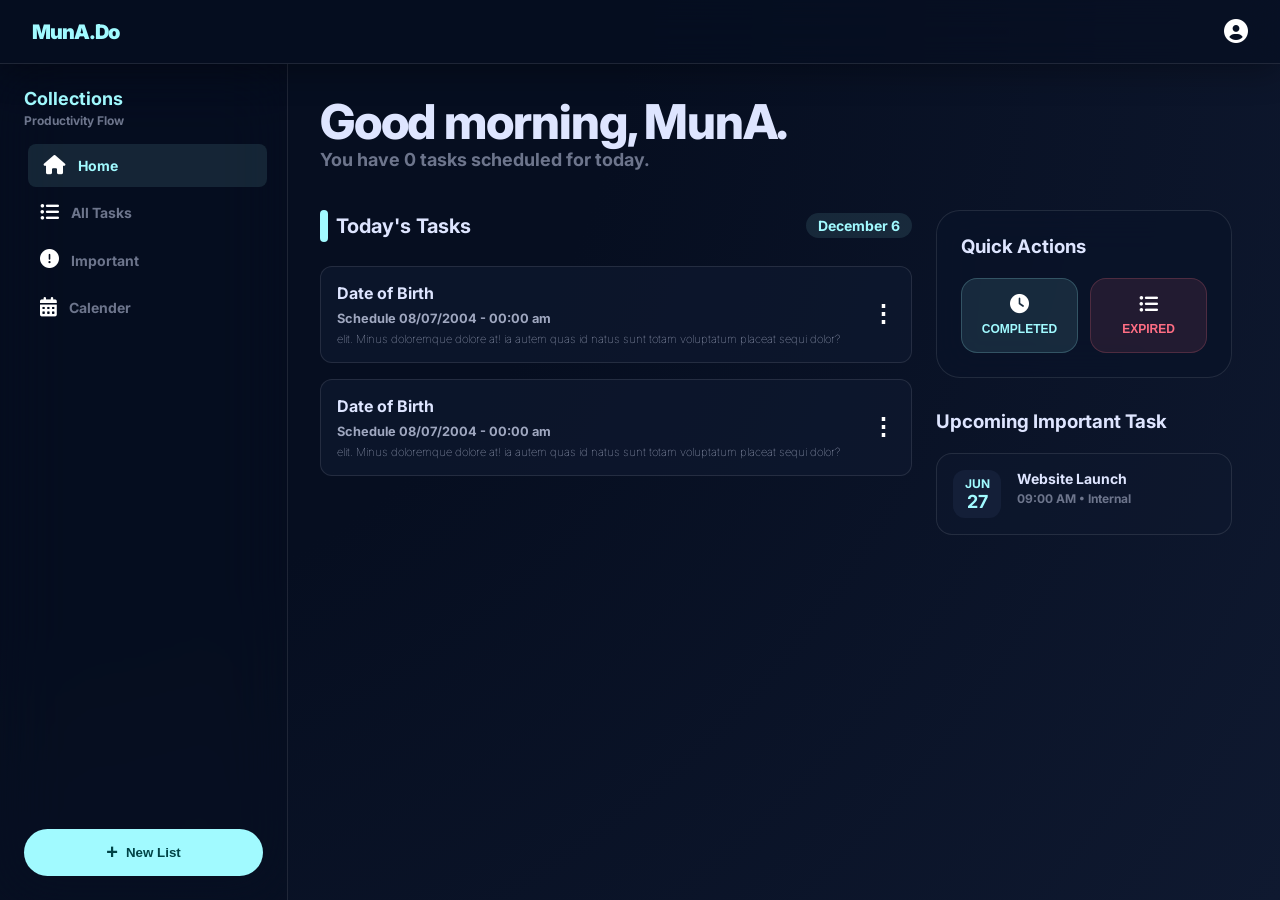
==== index.html @ 0cbd7902 "Todo app" ====
<!doctype html>
<html lang="en">
  <head>
    <meta charset="utf-8" />
    <meta content="width=device-width, initial-scale=1.0" name="viewport" />
    <title>MunA.ToDo</title>
    <link
      href="https://fonts.googleapis.com/css2?family=Manrope:wght@400;700;800&family=Inter:wght@400;500;600&display=swap"
      rel="stylesheet"
    />
    <link
      rel="stylesheet"
      href="https://cdnjs.cloudflare.com/ajax/libs/font-awesome/6.5.1/css/all.min.css"
    />
    <link rel="icon" href="icons/icon.ico">
    <link rel="stylesheet" href="style.css" />
  </head>

  <body>
    <nav class="navbar">
      <span class="logo">MunA.Do</span>
      <div class="navbar-right">
        <i
          class="fa-solid fa-circle-user"
          style="color: rgb(255, 255, 255); font-size: 1.5rem"
        ></i>
      </div>
    </nav>

    <aside class="sidebar">
      <div>
        <h2 class="sidebar-title">Collections</h2>
        <p class="sidebar-subtitle">Productivity Flow</p>
      </div>
      <nav class="sidebar-nav">
        <a class="sidebar-link active" href="index.html"
          ><i class="fa-solid fa-house"></i>Home</a
        >
        <a class="sidebar-link" href="complete.html"
          ><i class="fa-solid fa-list-ul"></i>All Tasks</a
        >
        <a class="sidebar-link" href="#"
          ><i class="fa-regular fa-circle-exclamation"></i>Important</a
        >
        <a class="sidebar-link" href="#"
          ><i class="fa-regular fa-calendar-days"></i>Calender</a
        >
      </nav>
      <div class="sidebar-footer">
        <button class="new-list-btn" id="createBtn">
          <span style="font-size: 20px; font-weight: bold">+</span>
          <span>New List</span>
        </button>
      </div>
    </aside>

    <main>
      <header class="page-header">
        <h1 class="page-title">Good morning, MunA.</h1>
        <p class="page-subtitle">
          You have <span class="taskNo">0</span> tasks scheduled for today.
        </p>
      </header>

      <div class="content-grid">
        <section class="tasks-section">
          <div class="section-header">
            <h3 class="section-title">
              <span class="title-accent"></span>Today's Tasks
            </h3>
            <p class="date-badge"></p>
          </div>
          <div class="tasks-list">
            <div class="task-card">
              <div class="task-left">
                <div>
                  <h4 class="task-name">Date of Birth</h4>
                  <span class="task-time">Schedule 08/07/2004 - 00:00 am</span>
                  <p class="task-decription">
                    elit. Minus doloremque dolore at! ia autem quas id natus
                    sunt totam voluptatum placeat sequi dolor?
                  </p>
                </div>
              </div>
              <button class="task-menu">&#8942;</button>

              <div class="menubtn hidden-menu">
                <button class="edit-action">
                  <i class="fa-solid fa-pen"></i>Edit
                </button>
                <button class="done-action">
                  <i class="fa-regular fa-circle-check"></i>Complete
                </button>
                <button class="delete-action">
                  <i class="fa-regular fa-trash"></i>Delete
                </button>
              </div>
            </div>
            <div class="task-card">
              <div class="task-left">
                <div>
                  <h4 class="task-name">Date of Birth</h4>
                  <span class="task-time">Schedule 08/07/2004 - 00:00 am</span>
                  <p class="task-decription">
                    elit. Minus doloremque dolore at! ia autem quas id natus
                    sunt totam voluptatum placeat sequi dolor?
                  </p>
                </div>
              </div>
              <button class="task-menu">&#8942;</button>

              <div class="menubtn hidden-menu">
                <button class="edit-action">
                  <i class="fa-solid fa-pen"></i>Edit
                </button>
                <button class="done-action">
                  <i class="fa-regular fa-circle-check"></i>Complete
                </button>
                <button class="delete-action">
                  <i class="fa-regular fa-trash"></i>Delete
                </button>
              </div>
            </div>
          </div>
        </section>

        <aside class="aside-panel">
          <div class="glass-panel">
            <h3 class="panel-title">Quick Actions</h3>
            <div class="quick-grid">
              <button class="quick-btn focus-btn">
                <i class="fa-regular fa-clock"></i>
                <span class="label">Completed</span>
              </button>
              <button class="quick-btn stats-btn">
                <i class="fa-solid fa-list-ul"></i>
                <span class="label">Expired</span>
              </button>
            </div>
          </div>
          <div>
            <h3 class="upcoming-title">Upcoming Important Task</h3>
            <div class="upcoming-list">
              <div class="upcoming-card">
                <div class="date-block">
                  <span class="month">JUN</span>
                  <span class="day">27</span>
                </div>
                <div>
                  <p class="upcoming-name">Website Launch</p>
                  <p class="upcoming-sub">09:00 AM • Internal</p>
                </div>
              </div>
            </div>
          </div>
        </aside>
      </div>
    </main>

    <div class="overlay hidden">
      <div class="modal">
        <h2>Create List</h2>
        <div class="form-group">
          <label>Enter New Task</label>
          <input
            class="task"
            type="text"
            placeholder="Enter the Task to add"
            required
          />
        </div>
        <div class="form-group">
          <label>Enter Description</label>
          <textarea
            class="taskDesc"
            placeholder="Enter Description about the Task"
            required
          ></textarea>
        </div>
        <div class="form-group">
          <label>Date & Time</label>
          <input class="dateTime" type="datetime-local" required />
        </div>
        <div class="actions">
          <button class="btn cancel">Cancel</button>
          <button class="btn submit">Submit</button>
        </div>
      </div>
    </div>

    <nav class="bottom-nav">
      <a class="navList" href="index.html"><i class="fa-solid fa-house"></i>Home</a>
      <button class="fab">+</button>
      <a class="navList" href="/complete.html"
        ><i class="fa-solid fa-list-ul"></i>All Task</a
      >
    </nav>
<script src="common.js"></script>
<script src="layout.js"></script>
    <!-- <script src="script.js"></script> -->
  </body>
</html>
---- style.css ----
/* ==========================================
   1. RESET & BASE STYLES
   ========================================== */
*,
*::before,
*::after {
  box-sizing: border-box;
  margin: 0;
  padding: 0;
  font-weight: bold;
}

:root {
  --background: #060e20;
  --surface-container: #0f1930;
  --surface-container-high: #141f38;
  --surface-container-highest: #192540;
  --on-surface: #dee5ff;
  --on-surface-variant: #6d758c;
  --primary: #a1faff;
  --primary-container: #00f4fe;
  --on-primary-fixed: #004346;
  --secondary: #9f8eff;
  --tertiary: #ff6e84;
}

body {
  font-family: "Inter", sans-serif;
  background: radial-gradient(
    circle at top left,
    var(--background) 0%,
    var(--background) 40%,
    var(--surface-container) 100%
  );
  min-height: 100vh;
  color: var(--on-surface);
}

::selection {
  background: var(--primary-container);
  color: #00575b;
}

a {
  text-decoration: none;
  color: inherit;
}
button {
  cursor: pointer;
  border: none;
  background: none;
}
i {
  font-size: 1.2rem;
}

/* ==========================================
   2. NAVBAR
   ========================================== */
.navbar {
  position: fixed;
  top: 0;
  width: 100%;
  z-index: 50;
  display: flex;
  justify-content: space-between;
  align-items: center;
  padding: 0 2rem;
  height: 64px;
  background: rgba(6, 14, 32, 0.6);
  backdrop-filter: blur(20px);
  border-bottom: 1px solid rgba(255, 255, 255, 0.1);
  box-shadow: 0 8px 32px 0 rgba(0, 0, 0, 0.3);
}

.logo {
  font-size: 1.25rem;
  font-weight: 900;
  color: var(--primary);
  letter-spacing: -0.05em;
}

/* ==========================================
   3. SIDEBAR (DESKTOP)
   ========================================== */
.sidebar {
  display: none;
  position: fixed;
  left: 0;
  top: 64px;
  height: calc(100vh - 64px);
  width: 18rem;
  flex-direction: column;
  padding: 1.5rem;
  gap: 1rem;
  background: rgba(6, 14, 32, 0.4);
  backdrop-filter: blur(32px);
  border-right: 1px solid rgba(255, 255, 255, 0.1);
}

@media (min-width: 768px) {
  .sidebar {
    display: flex;
  }
}

.sidebar-title {
  font-size: 1.125rem;
  color: var(--primary);
  margin-bottom: 0.25rem;
}
.sidebar-subtitle {
  font-size: 0.75rem;
  color: var(--on-surface-variant);
}

.sidebar-nav {
  display: flex;
  flex-direction: column;
  gap: 0.25rem;
}
.sidebar-link {
  display: flex;
  align-items: center;
  gap: 0.75rem;
  padding: 0.75rem 1rem;
  border-radius: 0.5rem;
  font-size: 0.875rem;
  color: var(--on-surface-variant);
  transition: all 0.3s;
}

.sidebar-link i {
  color: white;
}
.sidebar-link:hover {
  color: var(--on-surface);
  background: rgba(255, 255, 255, 0.05);
  transform: translateX(4px);
}
.sidebar-link.active {
  background: rgba(161, 250, 255, 0.1);
  color: var(--primary);
  transform: translateX(4px);
}

.sidebar-footer {
  margin-top: auto;
}
.new-list-btn {
  width: 100%;
  display: flex;
  align-items: center;
  justify-content: center;
  gap: 0.5rem;
  padding: 0.75rem 1rem;
  background: var(--primary);
  color: var(--on-primary-fixed);
  border-radius: 9999px;
  transition:
    opacity 0.2s,
    transform 0.2s;
}
.new-list-btn:active {
  transform: scale(0.95);
}

/* ==========================================
   4. MAIN CONTENT & GRID
   ========================================== */
main {
  padding: 6rem 1.5rem 3rem;
}

@media (min-width: 768px) {
  main {
    padding-left: 20rem;
    padding-right: 3rem;
  }
}

.page-header {
  margin-bottom: 2.5rem;
}
.page-title {
  font-size: 3rem;
  font-weight: 800;
  line-height: 1.1;
  letter-spacing: -0.025em;
}
.page-subtitle {
  color: var(--on-surface-variant);
  font-size: 1.125rem;
}

.content-grid {
  display: grid;
  grid-template-columns: 1fr;
  gap: 1.5rem;
}
@media (min-width: 768px) {
  .content-grid {
    grid-template-columns: 2fr 1fr;
  }
}

/* ==========================================
   5. TASKS SECTION
   ========================================== */
.tasks-section {
  display: flex;
  flex-direction: column;
  gap: 1.5rem;
}
.section-header {
  display: flex;
  align-items: center;
  justify-content: space-between;
}
.section-title {
  font-size: 1.25rem;
  display: flex;
  align-items: center;
  gap: 0.5rem;
}
.title-accent {
  width: 0.5rem;
  height: 2rem;
  background: var(--primary);
  border-radius: 9999px;
}
.date-badge {
  font-size: 0.875rem;
  color: var(--primary);
  background: rgba(161, 250, 255, 0.1);
  padding: 0.25rem 0.75rem;
  border-radius: 9999px;
}

.tasks-list {
  display: flex;
  flex-direction: column;
  gap: 1rem;
}
.task-card {
  display: flex;
  align-items: center;
  justify-content: space-between;
  padding: 1rem;
  background: rgba(15, 25, 48, 0.7);
  border-radius: 0.75rem;
  border: 1px solid rgba(255, 255, 255, 0.1);
  transition: background 0.2s;
  position: relative;
}
.task-card:hover {
  background: var(--surface-container-high);
}
.task-left {
  display: flex;
  align-items: center;
  gap: 1rem;
}
.task-name {
  font-size: 1rem;
  margin-bottom: 0.25rem;
}
.task-time {
  font-size: 0.8rem;
  opacity: 0.7;
}
.task-decription {
  font-size: 0.7rem;
  opacity: 0.9;
  margin-top: 5px;
  font-weight: 100;
}

.task-menu {
  color: white;
  margin: 0 0 0 1rem;
  font-size: 1.5rem;
}
.menubtn {
  position: absolute;
  top: 45px;
  right: 10px;
  background: #060e20;
  border-radius: 6px;
  overflow: hidden;
  z-index: 100;
  width: 140px;
  box-shadow: 0 10px 25px rgba(0, 0, 0, 0.5);
  transition: all 0.2s ease;
}
.menubtn button {
  width: 100%;
  padding: 10px;
  text-align: left;
  display: flex;
  align-items: center;
  gap: 10px;
  color: white;
  background: transparent;
  border-bottom: 1px solid rgba(255, 255, 255, 0.1);
}
.menubtn button:hover {
  background: rgba(255, 255, 255, 0.1);
}
.menubtn i {
  margin: 5px 8px;
  font-size: 1rem;
  color: white;
}
.menubtn .delete {
  border: none;
  color: red;
}
.hidden-menu {
  display: none;
}

/* !done logic  */
.done{
  opacity: 0.5;
  color: black;
  background-color: greenyellow;
}
.done::before{
  content: "Task Completed";
  color: blue;
  font-size: 2rem;
  text-align: center;
  margin: auto;
  position: absolute;
  z-index: 100;
}
/* ========================================================================== */
/* 6. ASIDE PANEL (QUICK ACTIONS & UPCOMING) */
/* ========================================================================== */
.aside-panel {
  display: flex;
  flex-direction: column;
  gap: 2rem;
}
.panel-title{
  margin-bottom: 20px;
}
.glass-panel {
  background: rgba(9, 19, 40, 0.7);
  backdrop-filter: blur(20px);
  padding: 1.5rem;
  border-radius: 1.5rem;
  border: 1px solid rgba(255, 255, 255, 0.1);
}
.quick-grid {
  display: grid;
  grid-template-columns: 1fr 1fr;
  gap: 0.75rem;
}
.quick-btn {
  display: flex;
  flex-direction: column;
  align-items: center;
  padding: 1rem;
  border-radius: 1rem;
  gap: 0.5rem;
  border: 1px solid;
  transition: background 0.2s;
}
.quick-btn i {
  color: white;
}
.quick-btn .label {
  font-size: 0.75rem;
  text-transform: uppercase;
}
.quick-btn.focus-btn {
  background: rgba(161, 250, 255, 0.1);
  border-color: rgba(161, 250, 255, 0.2);
  color: var(--primary);
}
.quick-btn.stats-btn {
  background: rgba(255, 110, 132, 0.1);
  border-color: rgba(255, 110, 132, 0.2);
  color: var(--tertiary);
}
.quick-btn:hover {
  background: rgba(255, 255, 255, 0.1);
}

.upcoming-list {
  display: flex;
  flex-direction: column;
  gap: 0.75rem;
  margin-bottom: 5rem;
}
.upcoming-title{
  margin-bottom: 20px;
}
.upcoming-card {
  display: flex;
  gap: 1rem;
  padding: 1rem;
  background: rgba(15, 25, 48, 0.4);
  border-radius: 1rem;
  border: 1px solid rgba(255, 255, 255, 0.1);
}
.date-block {
  display: flex;
  flex-direction: column;
  align-items: center;
  justify-content: center;
  background: var(--surface-container-high);
  width: 3rem;
  height: 3rem;
  border-radius: 0.75rem;
  color: var(--primary);
}
.date-block .month {
  font-size: 0.75rem;
}
.date-block .day {
  font-size: 1.125rem;
}
.upcoming-name {
  font-size: 0.875rem;
  margin-bottom: 0.25rem;
}
.upcoming-sub {
  font-size: 0.75rem;
  color: var(--on-surface-variant);
}

/* ==========================================
   7. MODAL & OVERLAY
   ========================================== */
.overlay {
  position: fixed;
  inset: 0;
  display: flex;
  justify-content: center;
  align-items: center;
  background: rgba(5, 10, 25, 0.7);
  backdrop-filter: blur(6px);
  z-index: 100;
}
.hidden {
  opacity: 0;
  visibility: hidden;
  transform: scale(0.5);
  transition: all 0.5s ease-in-out;
}
.visible {
  opacity: 1;
  visibility: visible;
  transform: scale(1);
}
.modal {
  background: #0b132b;
  padding: 30px;
  width: 360px;
  border-radius: 16px;
  box-shadow: 0 10px 40px rgba(0, 0, 0, 0.6);
  color: #fff;
}
.modal h2 {
  text-align: center;
  margin-bottom: 25px;
}
.form-group {
  margin-bottom: 20px;
}
.form-group label {
  display: block;
  margin-bottom: 6px;
  font-size: 14px;
  color: #cbd5e1;
}
.form-group input,
.form-group textarea {
  width: 100%;
  padding: 10px;
  border-radius: 6px;
  border: 1px solid #2a3a5e;
  background: #0f1a36;
  color: #fff;
  outline: none;
}
.form-group input:focus,
.form-group textarea:focus {
  border-color: #00e5ff;
  box-shadow: 0 0 5px #00e5ff;
}
textarea {
  resize: none;
  height: 80px;
}
.actions {
  display: flex;
  justify-content: space-between;
  margin-top: 25px;
}
.btn {
  padding: 10px 25px;
  border-radius: 20px;
  transition: transform 0.2s;
}
.cancel {
  background: #1f2937;
  color: #fff;
}
.submit {
  background: linear-gradient(135deg, #00e5ff, #00bcd4);
  color: #000;
}
.submit:hover {
  transform: scale(1.05);
}

/* ==========================================
   8. BOTTOM NAVIGATION (MOBILE)
   ========================================== */
.bottom-nav {
  display: flex;
  position: fixed;
  bottom: 0;
  width: 100%;
  height: 4.5rem;
  padding: 1rem;
  background: rgba(6, 14, 32, 0.8);
  backdrop-filter: blur(20px);
  border-top: 1px solid rgba(255, 255, 255, 0.1);
  justify-content: space-around;
  align-items: center;
  z-index: 50;
}
@media (min-width: 768px) {
  .bottom-nav {
    display: none;
  }
}
.navList {
  display: flex;
  flex-direction: column;
  align-items: center;
  gap: 0.5rem;
  color: var(--on-surface-variant);
  font-size: 0.8rem;
}
.navList i {
  color: white;
}
.active {
  color: var(--primary);
}
.fab {
  background: var(--primary);
  width: 4rem;
  height: 4rem;
  border-radius: 50%;
  display: flex;
  align-items: center;
  justify-content: center;
  color: var(--on-primary-fixed);
  margin-top: -3rem;
  font-size: 2rem;
}
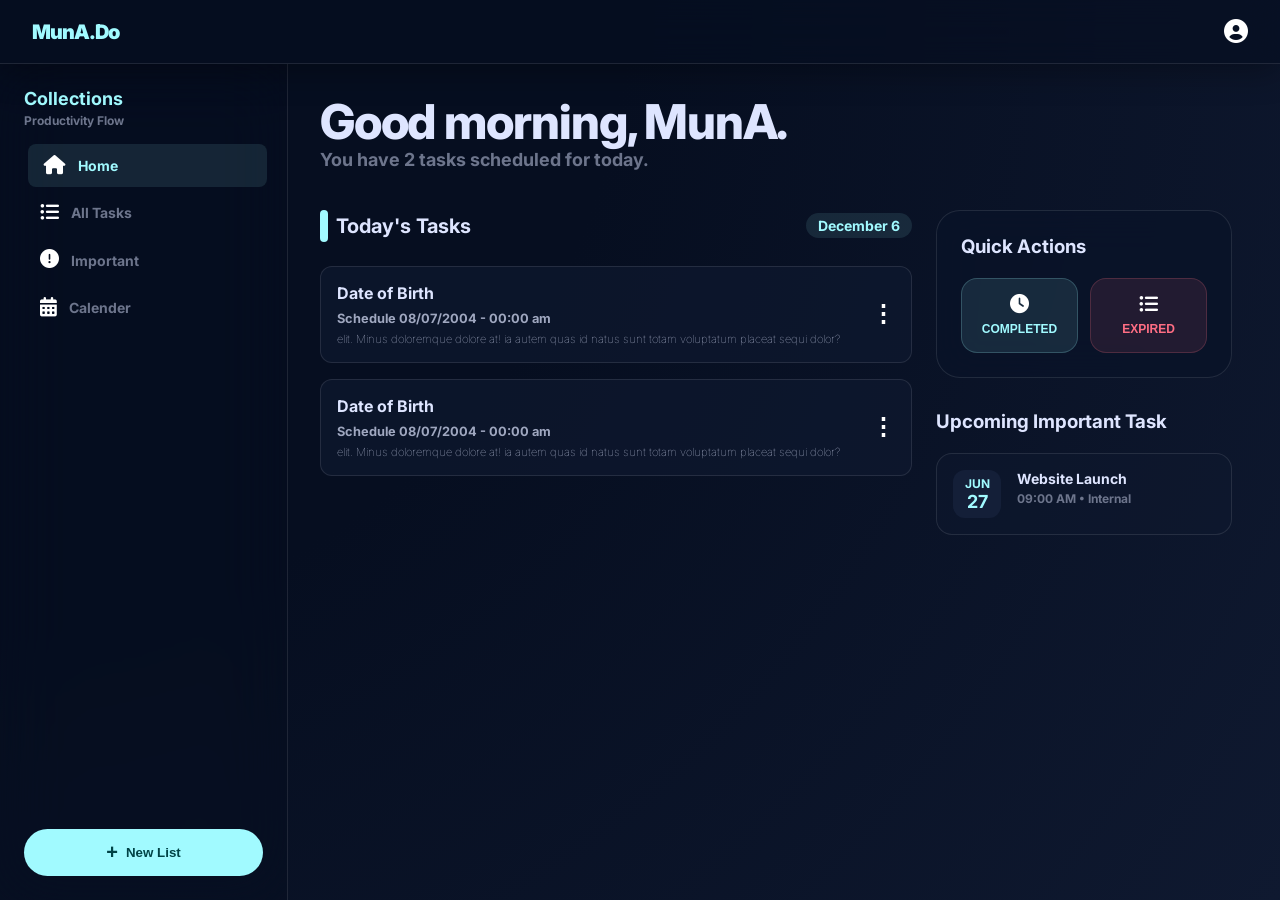
==== commit e3017b47: "update" ====
--- a/index.html
+++ b/index.html
@@ -8,11 +8,12 @@
       href="https://fonts.googleapis.com/css2?family=Manrope:wght@400;700;800&family=Inter:wght@400;500;600&display=swap"
       rel="stylesheet"
     />
+
     <link
       rel="stylesheet"
       href="https://cdnjs.cloudflare.com/ajax/libs/font-awesome/6.5.1/css/all.min.css"
     />
-    <link rel="icon" href="icons/icon.ico">
+    <link rel="icon" href="icons/icon.ico" />
     <link rel="stylesheet" href="style.css" />
   </head>
 
@@ -189,14 +190,14 @@
     </div>
 
     <nav class="bottom-nav">
-      <a class="navList" href="index.html"><i class="fa-solid fa-house"></i>Home</a>
+      <a class="navList" href="index.html"
+        ><i class="fa-solid fa-house"></i>Home</a
+      >
       <button class="fab">+</button>
-      <a class="navList" href="/complete.html"
+      <a class="navList" href="/task.html"
         ><i class="fa-solid fa-list-ul"></i>All Task</a
       >
     </nav>
-<script src="common.js"></script>
-<script src="layout.js"></script>
-    <!-- <script src="script.js"></script> -->
+    <script src="script.js"></script>
   </body>
 </html>
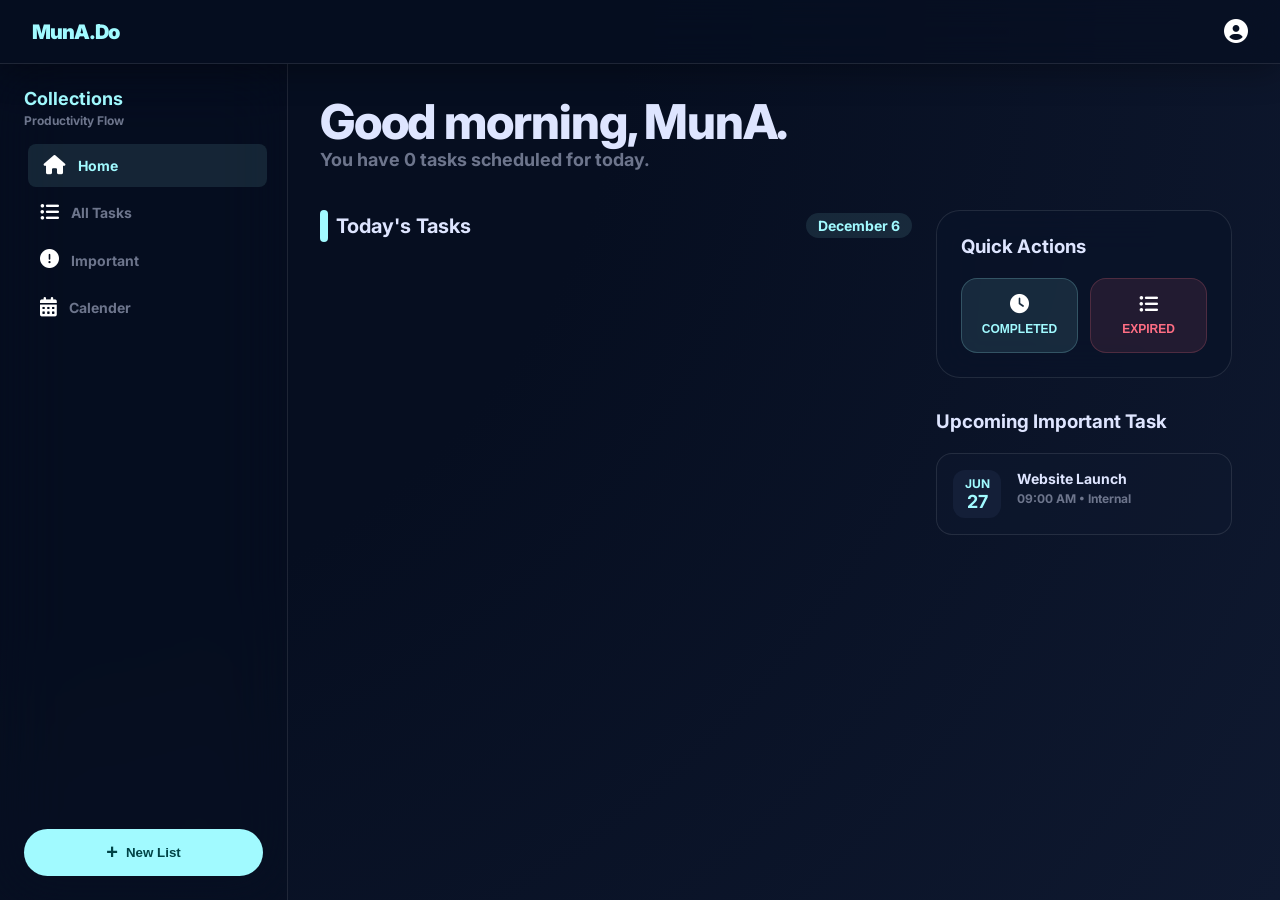
==== commit 79195dd5: "new card created function in all task view" ====
--- a/index.html
+++ b/index.html
@@ -37,7 +37,7 @@
         <a class="sidebar-link active" href="index.html"
           ><i class="fa-solid fa-house"></i>Home</a
         >
-        <a class="sidebar-link" href="complete.html"
+        <a class="sidebar-link" href="task.html"
           ><i class="fa-solid fa-list-ul"></i>All Tasks</a
         >
         <a class="sidebar-link" href="#"
@@ -56,6 +56,9 @@
     </aside>
 
     <main>
+      <!-- ================================================================= -->
+      <!-- Header section -->
+      <!-- ================================================================= -->
       <header class="page-header">
         <h1 class="page-title">Good morning, MunA.</h1>
         <p class="page-subtitle">
@@ -71,7 +74,12 @@
             </h3>
             <p class="date-badge"></p>
           </div>
+          <!-- ============================================================= -->
+          <!-- Tsk panel -->
+          <!-- ============================================================= -->
           <div class="tasks-list">
+            <!-- =========================================================== -->
+            <!-- each task -->
             <div class="task-card">
               <div class="task-left">
                 <div>
@@ -83,8 +91,10 @@
                   </p>
                 </div>
               </div>
+              <!-- ========================================================= -->
+              <!-- Menu box -->
+              <!-- ========================================================= -->
               <button class="task-menu">&#8942;</button>
-
               <div class="menubtn hidden-menu">
                 <button class="edit-action">
                   <i class="fa-solid fa-pen"></i>Edit
@@ -97,34 +107,12 @@
                 </button>
               </div>
             </div>
-            <div class="task-card">
-              <div class="task-left">
-                <div>
-                  <h4 class="task-name">Date of Birth</h4>
-                  <span class="task-time">Schedule 08/07/2004 - 00:00 am</span>
-                  <p class="task-decription">
-                    elit. Minus doloremque dolore at! ia autem quas id natus
-                    sunt totam voluptatum placeat sequi dolor?
-                  </p>
-                </div>
-              </div>
-              <button class="task-menu">&#8942;</button>
-
-              <div class="menubtn hidden-menu">
-                <button class="edit-action">
-                  <i class="fa-solid fa-pen"></i>Edit
-                </button>
-                <button class="done-action">
-                  <i class="fa-regular fa-circle-check"></i>Complete
-                </button>
-                <button class="delete-action">
-                  <i class="fa-regular fa-trash"></i>Delete
-                </button>
-              </div>
-            </div>
+            <!-- =========================================================== -->
           </div>
         </section>
-
+        <!-- ======================================================================= -->
+        <!-- Aside Quick panel -->
+        <!-- ======================================================================= -->
         <aside class="aside-panel">
           <div class="glass-panel">
             <h3 class="panel-title">Quick Actions</h3>
@@ -139,6 +127,9 @@
               </button>
             </div>
           </div>
+          <!-- ============================================================= -->
+          <!-- Upcoming panel -->
+          <!-- ============================================================= -->
           <div>
             <h3 class="upcoming-title">Upcoming Important Task</h3>
             <div class="upcoming-list">
@@ -157,7 +148,9 @@
         </aside>
       </div>
     </main>
-
+    <!-- ======================================================================= -->
+    <!-- Input Form -->
+    <!-- ======================================================================= -->
     <div class="overlay hidden">
       <div class="modal">
         <h2>Create List</h2>
@@ -188,7 +181,9 @@
         </div>
       </div>
     </div>
-
+    <!-- ======================================================================= -->
+    <!-- Mobile Navigation -->
+    <!-- ======================================================================= -->
     <nav class="bottom-nav">
       <a class="navList" href="index.html"
         ><i class="fa-solid fa-house"></i>Home</a
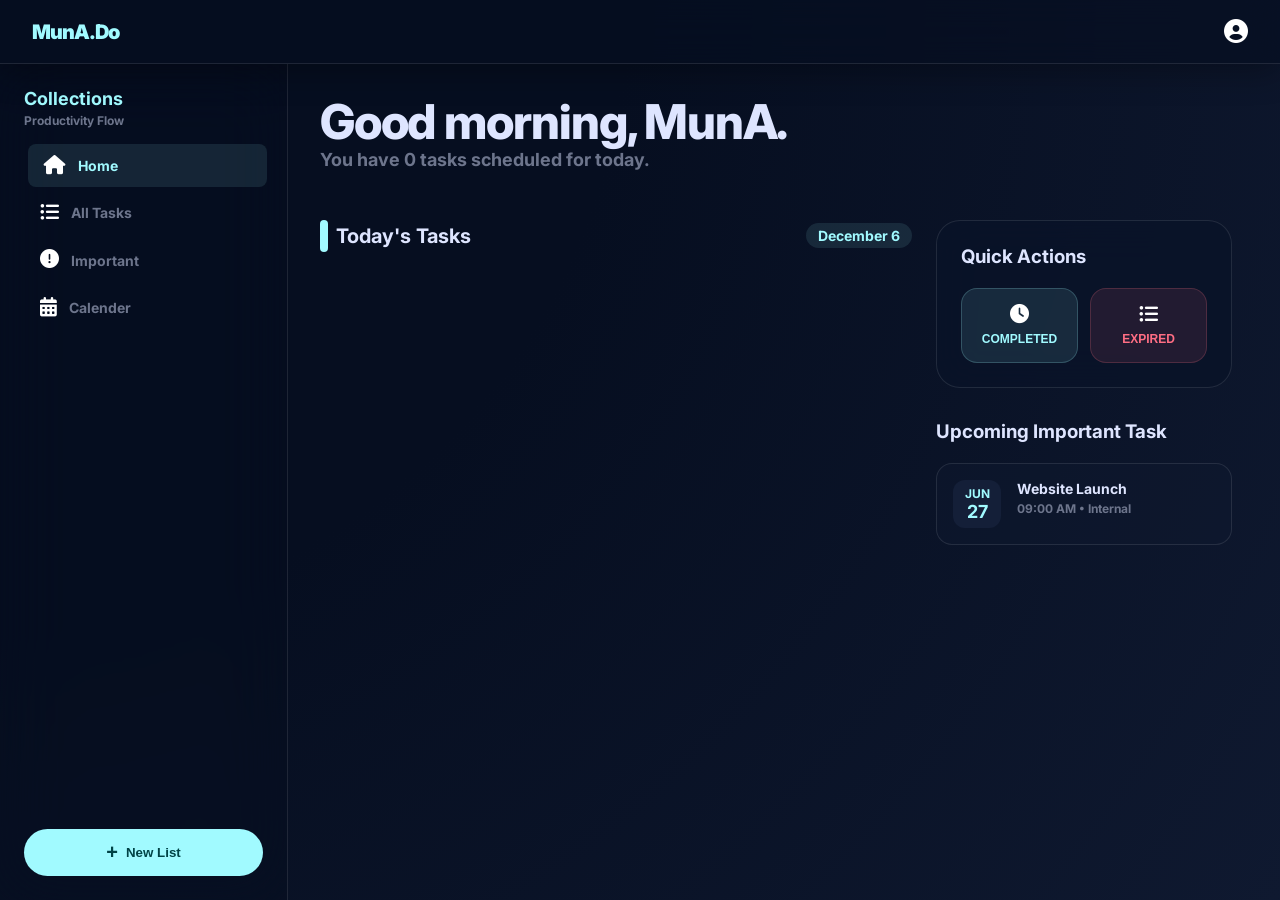
==== commit ba440dd6: "completely redeveloped with pwa" ====
--- a/index.html
+++ b/index.html
@@ -3,6 +3,10 @@
   <head>
     <meta charset="utf-8" />
     <meta content="width=device-width, initial-scale=1.0" name="viewport" />
+    <meta name="theme-color" content="#060e20" />
+<meta name="background-color" content="#060e20" />
+<meta name="apple-mobile-web-app-capable" content="yes" />
+<meta name="apple-mobile-web-app-status-bar-style" content="black-translucent" />
     <title>MunA.ToDo</title>
     <link
       href="https://fonts.googleapis.com/css2?family=Manrope:wght@400;700;800&family=Inter:wght@400;500;600&display=swap"
@@ -64,6 +68,7 @@
         <p class="page-subtitle">
           You have <span class="taskNo">0</span> tasks scheduled for today.
         </p>
+        <div class="steps-container"></div>
       </header>
 
       <div class="content-grid">
@@ -79,9 +84,8 @@
           <!-- ============================================================= -->
           <div class="tasks-list">
             <!-- =========================================================== -->
-            <!-- each task -->
+            <!-- task card -->
             <div class="task-card">
-              <div class="task-left">
                 <div>
                   <h4 class="task-name">Date of Birth</h4>
                   <span class="task-time">Schedule 08/07/2004 - 00:00 am</span>
@@ -90,12 +94,11 @@
                     sunt totam voluptatum placeat sequi dolor?
                   </p>
                 </div>
-              </div>
               <!-- ========================================================= -->
               <!-- Menu box -->
               <!-- ========================================================= -->
               <button class="task-menu">&#8942;</button>
-              <div class="menubtn hidden-menu">
+              <div class="menubtn">
                 <button class="edit-action">
                   <i class="fa-solid fa-pen"></i>Edit
                 </button>
@@ -116,12 +119,12 @@
         <aside class="aside-panel">
           <div class="glass-panel">
             <h3 class="panel-title">Quick Actions</h3>
-            <div class="quick-grid">
-              <button class="quick-btn focus-btn">
+            <div class="quick-grid" >
+              <button class="quick-btn focus-btn" data-filter="completed">
                 <i class="fa-regular fa-clock"></i>
                 <span class="label">Completed</span>
               </button>
-              <button class="quick-btn stats-btn">
+              <button class="quick-btn stats-btn" data-filter="expired">
                 <i class="fa-solid fa-list-ul"></i>
                 <span class="label">Expired</span>
               </button>
--- a/style.css
+++ b/style.css
@@ -321,19 +321,33 @@
 }
 
 /* !done logic  */
-.done{
-  opacity: 0.5;
-  color: black;
-  background-color: greenyellow;
-}
-.done::before{
-  content: "Task Completed";
-  color: blue;
-  font-size: 2rem;
-  text-align: center;
-  margin: auto;
-  position: absolute;
-  z-index: 100;
+.done {
+  background: rgba(110, 255, 144, 0.2);
+  border: 1px solid rgba(110, 255, 144, 0.6);
+  color: #4caf50;
+  opacity: 0.8;
+}
+.completed-text {
+  color: #4caf50;
+  font-size: 0.8rem;
+  margin-left: 5px;
+}
+
+.expired {
+  background: rgba(255, 110, 132, 0.2);
+  border: 1px solid rgba(255, 110, 132, 0.6);
+  color: #ff6e84;
+  opacity: 0.8;
+}
+.expired-text {
+  color: #ff6e84;
+  font-size: 0.8rem;
+  margin-left: 5px;
+}
+.pending-text {
+  color: #4da6ff;
+  font-size: 0.8rem;
+  margin-left: 5px;
 }
 /* ========================================================================== */
 /* 6. ASIDE PANEL (QUICK ACTIONS & UPCOMING) */
@@ -343,7 +357,7 @@
   flex-direction: column;
   gap: 2rem;
 }
-.panel-title{
+.panel-title {
   margin-bottom: 20px;
 }
 .glass-panel {
@@ -395,7 +409,7 @@
   gap: 0.75rem;
   margin-bottom: 5rem;
 }
-.upcoming-title{
+.upcoming-title {
   margin-bottom: 20px;
 }
 .upcoming-card {
@@ -566,3 +580,42 @@
   margin-top: -3rem;
   font-size: 2rem;
 }
+
+
+
+ /* for task page progress bar  */
+.progress-container {
+  width: 100%;
+  height: 8px;
+  background: rgba(255, 255, 255, 0.1);
+  border-radius: 10px;
+  margin-top: 10px;
+  overflow: hidden;
+}
+
+.progress-bar {
+  height: 100%;
+  width: 0%;
+  background: linear-gradient(90deg, #4caf50, #00e676);
+  border-radius: 10px;
+  transition: width 0.4s ease;
+}
+
+/* for hame page progress bar  */
+.steps-container {
+  display: flex;
+  gap: 6px;
+  margin-top: 10px;
+  flex-wrap: wrap;
+}
+
+.step-box {
+  width: 14px;
+  height: 14px;
+  border-radius: 4px;
+  background: rgba(255, 255, 255, 0.1);
+}
+
+.step-box.completed {
+  background: #4caf50;
+}
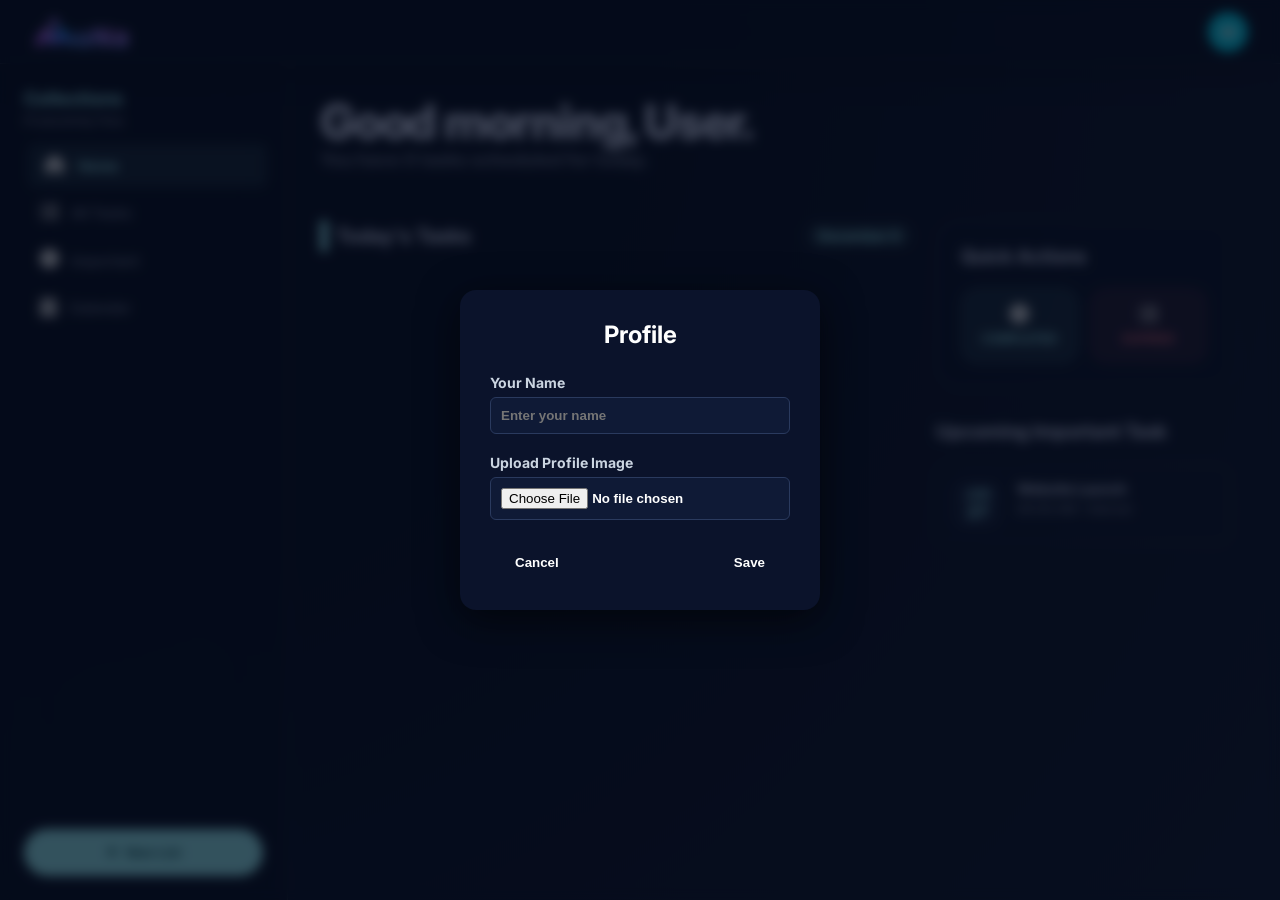
==== commit f8860d09: "completely redeveloped with pwa" ====
--- a/index.html
+++ b/index.html
@@ -22,15 +22,15 @@
   </head>
 
   <body>
-    <nav class="navbar">
-      <span class="logo">MunA.Do</span>
-      <div class="navbar-right">
-        <i
-          class="fa-solid fa-circle-user"
-          style="color: rgb(255, 255, 255); font-size: 1.5rem"
-        ></i>
-      </div>
+   <nav class="navbar">
+  <img src="/icons/logo.png" alt="logo" width="100px">
+
+  <div class="navbar-right">
+    <div class="avatar" id="profileBtn">M</div>
+  </div>
+</nav>
     </nav>
+
 
     <aside class="sidebar">
       <div>
@@ -66,7 +66,7 @@
       <header class="page-header">
         <h1 class="page-title">Good morning, MunA.</h1>
         <p class="page-subtitle">
-          You have <span class="taskNo">0</span> tasks scheduled for today.
+          You have <span class="taskNo">No</span> tasks scheduled for today.
         </p>
         <div class="steps-container"></div>
       </header>
@@ -184,6 +184,27 @@
         </div>
       </div>
     </div>
+    <!-- ================= PROFILE MODAL ================= -->
+<div class="overlay profile-overlay hidden">
+  <div class="modal">
+    <h2>Profile</h2>
+
+    <div class="form-group">
+      <label>Your Name</label>
+      <input type="text" class="profile-name" placeholder="Enter your name" />
+    </div>
+
+    <div class="form-group">
+      <label>Upload Profile Image</label>
+      <input type="file" class="profile-img" accept="image/*" />
+    </div>
+
+    <div class="actions">
+      <button class="btn cancel-profile">Cancel</button>
+      <button class="btn save-profile">Save</button>
+    </div>
+  </div>
+</div>
     <!-- ======================================================================= -->
     <!-- Mobile Navigation -->
     <!-- ======================================================================= -->
--- a/style.css
+++ b/style.css
@@ -581,9 +581,7 @@
   font-size: 2rem;
 }
 
-
-
- /* for task page progress bar  */
+/* for task page progress bar  */
 .progress-container {
   width: 100%;
   height: 8px;
@@ -618,4 +616,57 @@
 
 .step-box.completed {
   background: #4caf50;
-}+}
+
+/* ========================================================================== */
+/* user section */
+/* ========================================================================== */
+.user-popup {
+  position: fixed;
+  top: 70px;
+  right: 20px;
+  background: #0b132b;
+  padding: 15px;
+  border-radius: 10px;
+  z-index: 200;
+  box-shadow: 0 10px 30px rgba(0, 0, 0, 0.5);
+}
+
+.user-popup.hidden {
+  display: none;
+}
+
+.user-box h3 {
+  margin-bottom: 10px;
+}
+
+.user-box button {
+  padding: 6px 12px;
+  background: #00e5ff;
+  border-radius: 6px;
+  color: black;
+}
+
+.avatar {
+  width: 40px;
+  height: 40px;
+  border-radius: 50%;
+  background: #00e5ff;
+  color: #ffffff;
+  display: flex;
+  align-items: center;
+  justify-content: center;
+  font-weight: bold;
+  cursor: pointer;
+  overflow: hidden;
+}
+
+.avatar img {
+  width: 100%;
+  height: 100%;
+  object-fit: cover;
+}
+
+.btn {
+  color: white;
+}
